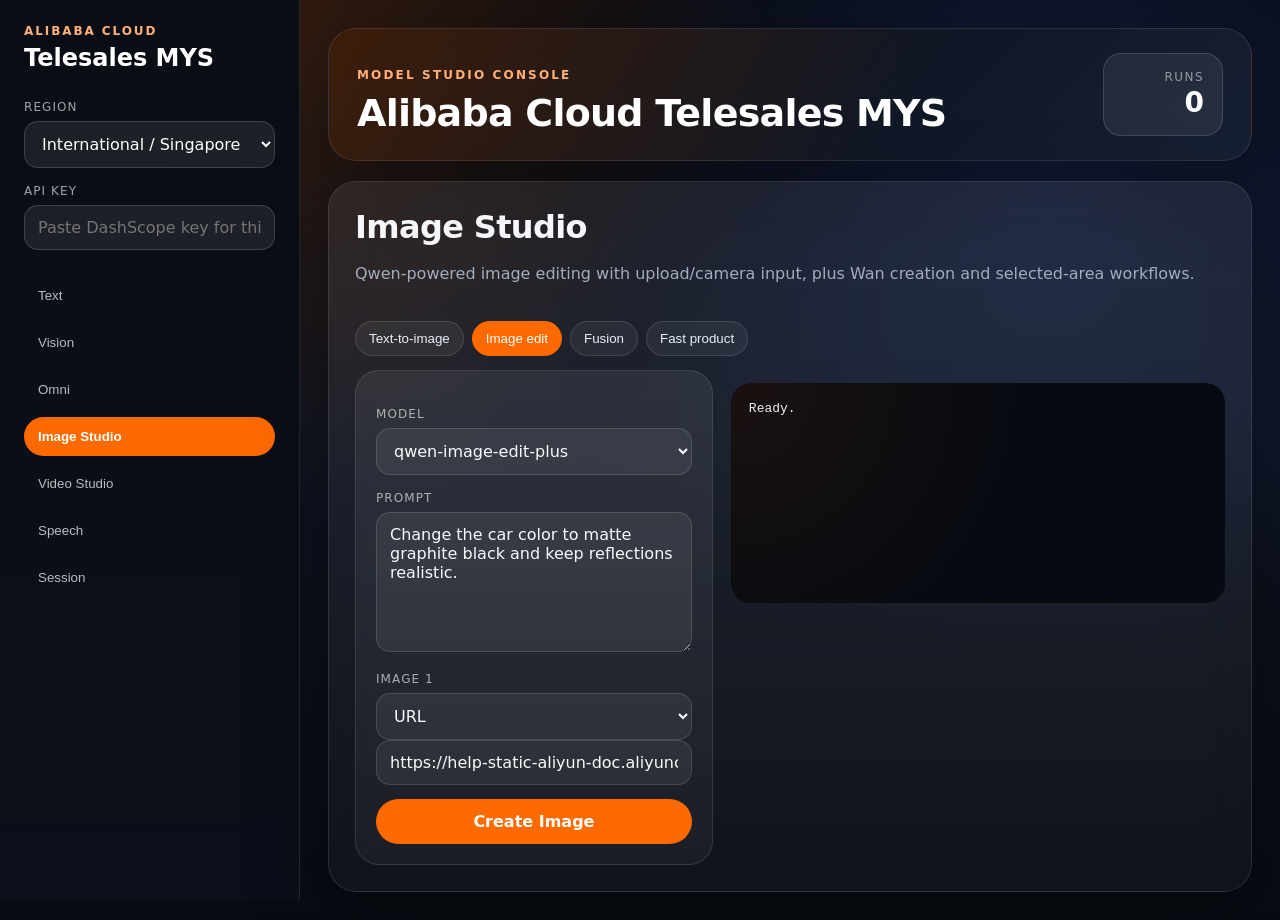
==== docs/index.html @ a7cfca6f "Turn GitHub Pages into direct demo console" ====
<!doctype html>
<html lang="en">
  <head>
    <meta charset="utf-8" />
    <meta name="viewport" content="width=device-width, initial-scale=1" />
    <title>Model Studio Console | Telesales MYS</title>
    <link rel="stylesheet" href="styles.css" />
  </head>
  <body>
    <aside class="side">
      <div class="brand">
        <span>Alibaba Cloud</span>
        <strong>Telesales MYS</strong>
      </div>
      <label>Region</label>
      <select id="region">
        <option value="intl">International / Singapore</option>
        <option value="cn">China / Beijing</option>
        <option value="us">US / Virginia</option>
      </select>
      <label>API Key</label>
      <input id="apiKey" type="password" placeholder="Paste DashScope key for this session" autocomplete="off" />
      <nav>
        <button data-view="text">Text</button>
        <button data-view="vision">Vision</button>
        <button data-view="omni">Omni</button>
        <button class="active" data-view="image">Image Studio</button>
        <button data-view="video">Video Studio</button>
        <button data-view="speech">Speech</button>
        <button data-view="session">Session</button>
      </nav>
    </aside>

    <main>
      <header class="topbar">
        <div>
          <p class="kicker">Model Studio Console</p>
          <h1>Alibaba Cloud Telesales MYS</h1>
        </div>
        <div class="run-metric">
          <span>Runs</span>
          <strong id="runCount">0</strong>
        </div>
      </header>

      <section class="workspace">
        <section id="view-text" class="view"></section>
        <section id="view-vision" class="view"></section>
        <section id="view-omni" class="view"></section>
        <section id="view-image" class="view active"></section>
        <section id="view-video" class="view"></section>
        <section id="view-speech" class="view"></section>
        <section id="view-session" class="view"></section>
      </section>
    </main>
    <script src="app.js"></script>
  </body>
</html>
---- docs/styles.css ----
:root {
  --bg: #070a11;
  --ink: #f7f7fb;
  --muted: #a3adbd;
  --line: rgba(255,255,255,.12);
  --orange: #ff6a00;
  --night: #080c14;
  --panel: #111827;
  --panel-2: #171d2b;
  --glass: rgba(255,255,255,.055);
}
* { box-sizing: border-box; }
[hidden] { display: none !important; }
body {
  margin: 0;
  font-family: Inter, ui-sans-serif, system-ui, -apple-system, BlinkMacSystemFont, "Segoe UI", sans-serif;
  color: var(--ink);
  background:
    radial-gradient(circle at 20% 0%, rgba(255,106,0,.18), transparent 32rem),
    radial-gradient(circle at 82% 18%, rgba(76,111,255,.16), transparent 30rem),
    linear-gradient(180deg, #070a11 0%, #0d1320 48%, #080b12 100%);
}
.side {
  position: fixed;
  inset: 0 auto 0 0;
  width: 300px;
  padding: 24px;
  background: linear-gradient(180deg, rgba(9,13,21,.96), rgba(11,16,26,.92));
  color: white;
  border-right: 1px solid rgba(255,255,255,.1);
  overflow: auto;
}
.brand { margin-bottom: 28px; }
.brand span { display: block; color: #ffb076; font-size: 12px; letter-spacing: .16em; text-transform: uppercase; font-weight: 800; }
.brand strong { display: block; margin-top: 6px; font-size: 24px; }
label { display: block; margin: 16px 0 7px; color: rgba(255,255,255,.62); font-size: 12px; text-transform: uppercase; letter-spacing: .09em; }
input, select, textarea {
  width: 100%;
  border: 1px solid rgba(255,255,255,.13);
  border-radius: 14px;
  padding: 12px 13px;
  font: inherit;
  outline: none;
  background: rgba(255,255,255,.065);
  color: #f9fafb;
}
option {
  color: #111827;
}
.side input, .side select {
  background: rgba(255,255,255,.08);
  color: white;
  border-color: rgba(255,255,255,.15);
}
nav { display: grid; gap: 8px; margin-top: 26px; }
nav button {
  border: 0;
  border-radius: 999px;
  padding: 12px 14px;
  background: transparent;
  color: rgba(255,255,255,.72);
  text-align: left;
  cursor: pointer;
}
nav button.active { background: var(--orange); color: white; font-weight: 800; }
main { margin-left: 300px; padding: 28px; }
.topbar {
  display: flex;
  align-items: center;
  justify-content: space-between;
  gap: 24px;
  padding: 24px 28px;
  margin-bottom: 20px;
  color: white;
  border: 1px solid rgba(255,255,255,.10);
  border-radius: 28px;
  background:
    linear-gradient(120deg, rgba(255,106,0,.22), transparent 34rem),
    linear-gradient(135deg, #05070c, #101827 64%, #172033);
  box-shadow: 0 24px 80px rgba(0,0,0,.34);
}
.kicker { color: #ffb076; letter-spacing: .18em; text-transform: uppercase; font-weight: 900; font-size: 12px; }
h1 { max-width: 960px; margin: 0; font-size: 38px; line-height: 1.04; letter-spacing: -.02em; }
.run-metric {
  min-width: 120px;
  padding: 16px 18px;
  border: 1px solid rgba(255,255,255,.14);
  border-radius: 18px;
  background: rgba(255,255,255,.07);
  text-align: right;
}
.run-metric span { display: block; color: rgba(255,255,255,.52); font-size: 12px; text-transform: uppercase; letter-spacing: .12em; }
.run-metric strong { display: block; color: white; font-size: 28px; margin-top: 2px; }
.workspace {
  border: 1px solid rgba(255,255,255,.10);
  border-radius: 28px;
  background:
    linear-gradient(180deg, rgba(255,255,255,.075), rgba(255,255,255,.035));
  box-shadow: 0 24px 80px rgba(0,0,0,.34);
  backdrop-filter: blur(22px);
}
.workspace { padding: 26px; min-height: 600px; }
.view { display: none; }
.view.active { display: block; }
.section-head { display: flex; align-items: end; justify-content: space-between; gap: 16px; margin-bottom: 18px; }
h2 { margin: 0; font-size: 32px; letter-spacing: -.02em; }
.hint { color: var(--muted); line-height: 1.55; }
.cards { display: grid; grid-template-columns: repeat(2, minmax(0, 1fr)); gap: 14px; }
.card {
  padding: 20px;
  border: 1px solid var(--line);
  border-radius: 18px;
  background: rgba(255,255,255,.055);
}
.models { display: flex; flex-wrap: wrap; gap: 6px; margin: 12px 0; }
.pill {
  border: 1px solid rgba(255,176,118,.28);
  background: rgba(255,106,0,.11);
  color: #ffb076;
  border-radius: 999px;
  padding: 5px 9px;
  font-size: 12px;
}
.grid { display: grid; grid-template-columns: .42fr .58fr; gap: 18px; }
.panel {
  padding: 20px;
  border: 1px solid rgba(255,255,255,.11);
  border-radius: 24px;
  background:
    linear-gradient(180deg, rgba(255,255,255,.075), rgba(255,255,255,.045));
}
.row { display: grid; grid-template-columns: repeat(2, minmax(0, 1fr)); gap: 12px; }
button.primary {
  width: 100%;
  margin-top: 14px;
  border: 0;
  border-radius: 999px;
  background: var(--orange);
  color: white;
  padding: 13px 18px;
  font: inherit;
  font-weight: 800;
  cursor: pointer;
}
button.ghost {
  width: 100%;
  border: 1px solid rgba(255,255,255,.14);
  border-radius: 999px;
  background: rgba(255,255,255,.07);
  color: #f9fafb;
  padding: 11px 14px;
  font: inherit;
  font-weight: 700;
  cursor: pointer;
}
button.ghost.slim { margin-top: 10px; }
.output {
  min-height: 220px;
  padding: 18px;
  border-radius: 20px;
  background:
    radial-gradient(circle at top left, rgba(255,106,0,.08), transparent 18rem),
    #070a11;
  color: #e8edf5;
  white-space: pre-wrap;
  overflow: auto;
}
.gallery { display: grid; grid-template-columns: repeat(2, minmax(0, 1fr)); gap: 12px; }
.gallery img, .preview img, video { width: 100%; border-radius: 18px; border: 1px solid var(--line); background: #0b1020; }
.camera-box {
  display: grid;
  gap: 10px;
  margin-top: 10px;
}
.camera-box video,
.camera-box img {
  width: 100%;
  border-radius: 18px;
  border: 1px solid rgba(255,255,255,.13);
  background: #05070c;
}
.tabs { display: flex; flex-wrap: wrap; gap: 8px; margin-bottom: 14px; }
.tabs button {
  border: 1px solid rgba(255,255,255,.12);
  background: rgba(255,255,255,.055);
  color: #e9eef8;
  border-radius: 999px;
  padding: 9px 13px;
  cursor: pointer;
}
.tabs button.active { background: var(--orange); color: white; border-color: var(--orange); }
.status { margin-top: 12px; color: var(--muted); }
.bar { height: 8px; background: rgba(255,255,255,.10); border-radius: 999px; overflow: hidden; margin-top: 12px; }
.bar span { display: block; width: 0; height: 100%; background: var(--orange); transition: width .3s ease; }
@media (max-width: 980px) {
  .side {
    position: relative;
    width: auto;
    inset: auto;
    padding: 14px;
    display: grid;
    grid-template-columns: 1fr 1fr;
    gap: 10px 12px;
  }
  .brand {
    grid-column: 1 / -1;
    margin-bottom: 4px;
  }
  .brand strong {
    font-size: 20px;
  }
  .side label {
    margin: 0 0 5px;
  }
  nav {
    grid-column: 1 / -1;
    display: flex;
    gap: 6px;
    overflow-x: auto;
    padding-top: 4px;
  }
  nav button {
    white-space: nowrap;
    padding: 9px 12px;
    text-align: center;
  }
  main { margin-left: 0; padding: 14px; }
  .topbar, .grid, .cards { grid-template-columns: 1fr; }
  .topbar {
    padding: 20px;
    border-radius: 22px;
    align-items: flex-start;
  }
  h1 { font-size: 33px; }
  .run-metric { text-align: left; }
}
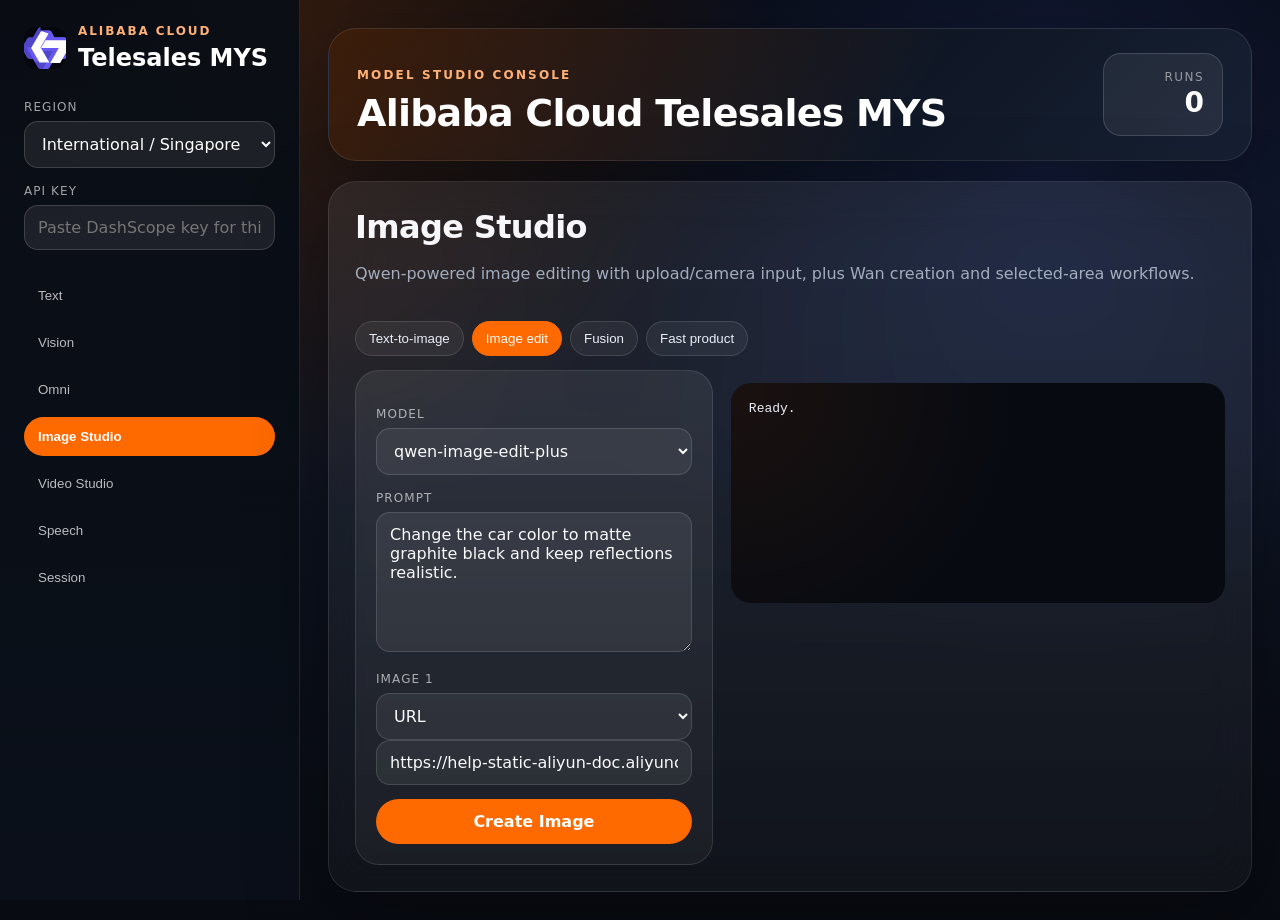
==== commit 0582da5f: "Add logo and Qwen 3.7 Max text scenarios" ====
--- a/docs/index.html
+++ b/docs/index.html
@@ -4,13 +4,18 @@
     <meta charset="utf-8" />
     <meta name="viewport" content="width=device-width, initial-scale=1" />
     <title>Model Studio Console | Telesales MYS</title>
-    <link rel="stylesheet" href="styles.css" />
+    <link rel="icon" href="assets/modelstudio-mark.svg?v=20260523-q37" type="image/svg+xml" />
+    <link rel="apple-touch-icon" href="assets/modelstudio-mark.svg?v=20260523-q37" />
+    <link rel="stylesheet" href="styles.css?v=20260523-q37-logo" />
   </head>
   <body>
     <aside class="side">
       <div class="brand">
-        <span>Alibaba Cloud</span>
-        <strong>Telesales MYS</strong>
+        <img src="assets/modelstudio-mark.svg" alt="" />
+        <div>
+          <span>Alibaba Cloud</span>
+          <strong>Telesales MYS</strong>
+        </div>
       </div>
       <label>Region</label>
       <select id="region">
@@ -53,6 +58,6 @@
         <section id="view-session" class="view"></section>
       </section>
     </main>
-    <script src="app.js"></script>
+    <script src="app.js?v=20260523-q37-logo"></script>
   </body>
 </html>
--- a/docs/styles.css
+++ b/docs/styles.css
@@ -30,7 +30,8 @@
   border-right: 1px solid rgba(255,255,255,.1);
   overflow: auto;
 }
-.brand { margin-bottom: 28px; }
+.brand { display: flex; align-items: center; gap: 12px; margin-bottom: 28px; }
+.brand img { width: 42px; height: 42px; border-radius: 12px; }
 .brand span { display: block; color: #ffb076; font-size: 12px; letter-spacing: .16em; text-transform: uppercase; font-weight: 800; }
 .brand strong { display: block; margin-top: 6px; font-size: 24px; }
 label { display: block; margin: 16px 0 7px; color: rgba(255,255,255,.62); font-size: 12px; text-transform: uppercase; letter-spacing: .09em; }
@@ -43,6 +44,12 @@
   outline: none;
   background: rgba(255,255,255,.065);
   color: #f9fafb;
+}
+audio {
+  width: 100%;
+  margin-top: 10px;
+  border-radius: 14px;
+  background: rgba(255,255,255,.08);
 }
 option {
   color: #111827;
@@ -111,7 +118,36 @@
   border: 1px solid var(--line);
   border-radius: 18px;
   background: rgba(255,255,255,.055);
-}
+  min-width: 0;
+}
+.card h3 { overflow-wrap: anywhere; }
+.card pre {
+  margin: 10px 0 0;
+  max-height: 180px;
+  overflow: auto;
+  white-space: pre-wrap;
+  overflow-wrap: anywhere;
+  word-break: break-word;
+  color: #dce5f2;
+  font-size: 12px;
+  line-height: 1.55;
+}
+.session-list {
+  display: grid;
+  grid-template-columns: minmax(0, 1fr);
+  gap: 12px;
+}
+.session-card {
+  display: grid;
+  grid-template-columns: 160px minmax(0, 1fr);
+  gap: 8px 18px;
+  align-items: start;
+  padding: 16px;
+}
+.session-card .pill { grid-row: span 3; width: max-content; }
+.session-card h3 { margin: 0; font-size: 18px; }
+.session-card .hint { margin: 0; }
+.session-card pre { grid-column: 2; max-height: 120px; }
 .models { display: flex; flex-wrap: wrap; gap: 6px; margin: 12px 0; }
 .pill {
   border: 1px solid rgba(255,176,118,.28);
@@ -154,6 +190,11 @@
   cursor: pointer;
 }
 button.ghost.slim { margin-top: 10px; }
+button.ghost.compact {
+  width: auto;
+  min-width: 96px;
+  padding: 9px 14px;
+}
 .output {
   min-height: 220px;
   padding: 18px;
@@ -180,6 +221,7 @@
   background: #05070c;
 }
 .tabs { display: flex; flex-wrap: wrap; gap: 8px; margin-bottom: 14px; }
+.mini-tabs { margin: 14px 0 2px; }
 .tabs button {
   border: 1px solid rgba(255,255,255,.12);
   background: rgba(255,255,255,.055);
@@ -233,4 +275,11 @@
   }
   h1 { font-size: 33px; }
   .run-metric { text-align: left; }
-}
+  .session-card {
+    grid-template-columns: 1fr;
+  }
+  .session-card .pill,
+  .session-card pre {
+    grid-column: 1;
+  }
+}
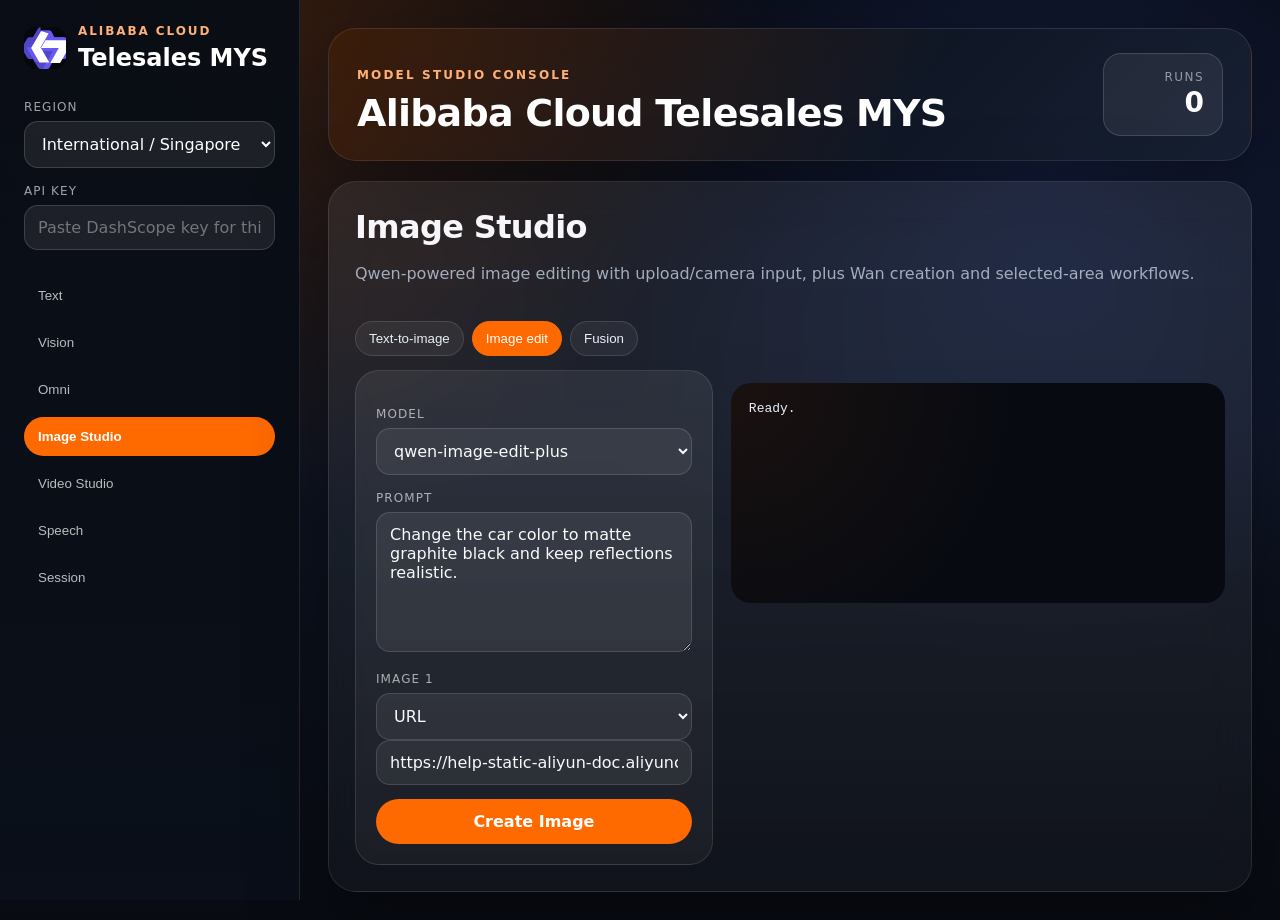
==== commit 1788a671: "Remove fast product and simplify Pages video tasks" ====
--- a/docs/index.html
+++ b/docs/index.html
@@ -6,7 +6,7 @@
     <title>Model Studio Console | Telesales MYS</title>
     <link rel="icon" href="assets/modelstudio-mark.svg?v=20260523-q37" type="image/svg+xml" />
     <link rel="apple-touch-icon" href="assets/modelstudio-mark.svg?v=20260523-q37" />
-    <link rel="stylesheet" href="styles.css?v=20260523-q37-logo" />
+    <link rel="stylesheet" href="styles.css?v=20260523-video-submit" />
   </head>
   <body>
     <aside class="side">
@@ -58,6 +58,6 @@
         <section id="view-session" class="view"></section>
       </section>
     </main>
-    <script src="app.js?v=20260523-q37-logo"></script>
+    <script src="app.js?v=20260523-video-submit"></script>
   </body>
 </html>
--- a/docs/styles.css
+++ b/docs/styles.css
@@ -231,7 +231,7 @@
   cursor: pointer;
 }
 .tabs button.active { background: var(--orange); color: white; border-color: var(--orange); }
-.status { margin-top: 12px; color: var(--muted); }
+.status { margin-top: 12px; color: var(--muted); white-space: pre-wrap; overflow-wrap: anywhere; line-height: 1.55; }
 .bar { height: 8px; background: rgba(255,255,255,.10); border-radius: 999px; overflow: hidden; margin-top: 12px; }
 .bar span { display: block; width: 0; height: 100%; background: var(--orange); transition: width .3s ease; }
 @media (max-width: 980px) {
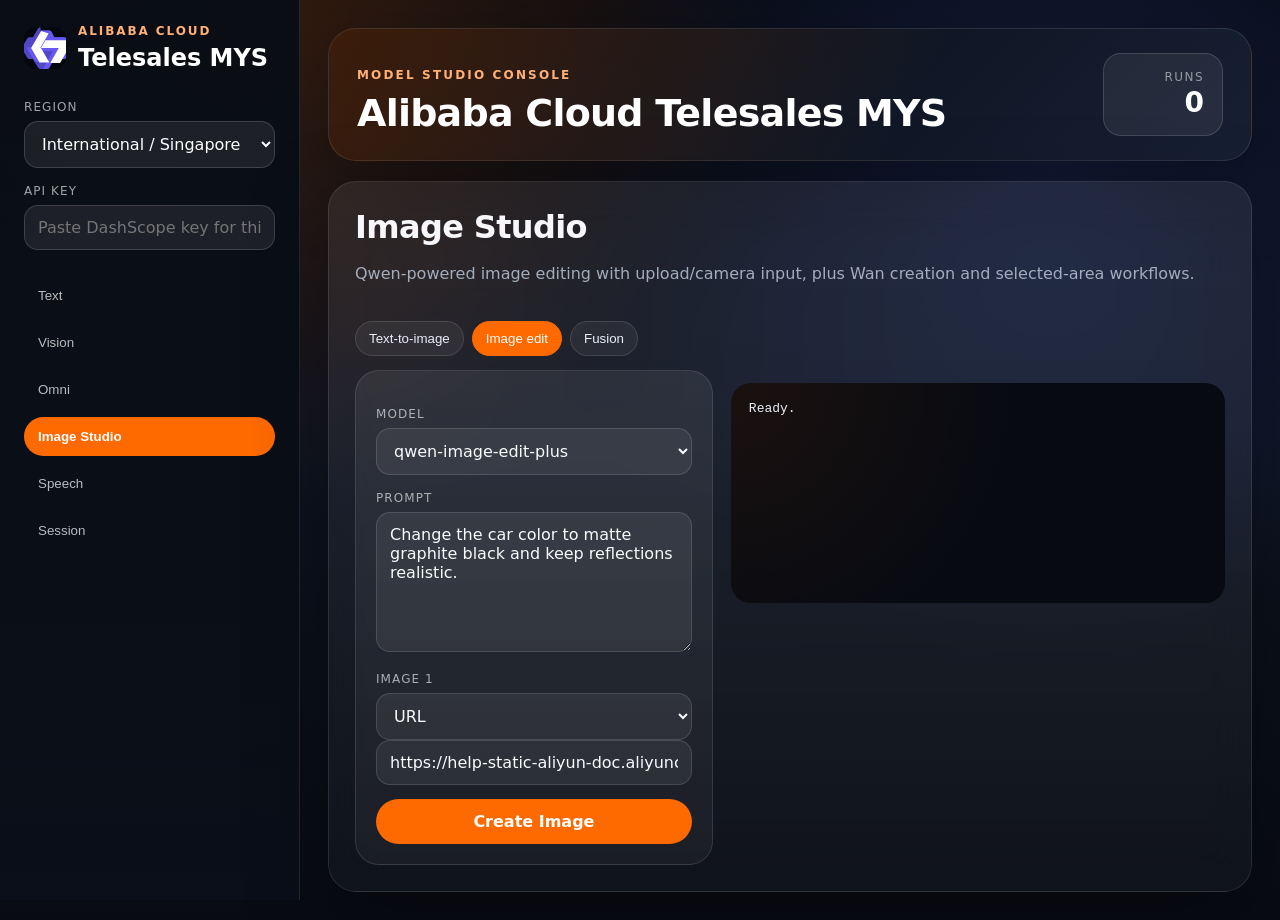
==== commit ac387ebe: "Remove video section from demo" ====
--- a/docs/index.html
+++ b/docs/index.html
@@ -6,7 +6,7 @@
     <title>Model Studio Console | Telesales MYS</title>
     <link rel="icon" href="assets/modelstudio-mark.svg?v=20260523-q37" type="image/svg+xml" />
     <link rel="apple-touch-icon" href="assets/modelstudio-mark.svg?v=20260523-q37" />
-    <link rel="stylesheet" href="styles.css?v=20260523-video-submit" />
+    <link rel="stylesheet" href="styles.css?v=20260523-no-video" />
   </head>
   <body>
     <aside class="side">
@@ -30,7 +30,6 @@
         <button data-view="vision">Vision</button>
         <button data-view="omni">Omni</button>
         <button class="active" data-view="image">Image Studio</button>
-        <button data-view="video">Video Studio</button>
         <button data-view="speech">Speech</button>
         <button data-view="session">Session</button>
       </nav>
@@ -53,11 +52,10 @@
         <section id="view-vision" class="view"></section>
         <section id="view-omni" class="view"></section>
         <section id="view-image" class="view active"></section>
-        <section id="view-video" class="view"></section>
         <section id="view-speech" class="view"></section>
         <section id="view-session" class="view"></section>
       </section>
     </main>
-    <script src="app.js?v=20260523-video-submit"></script>
+    <script src="app.js?v=20260523-no-video"></script>
   </body>
 </html>
--- a/docs/styles.css
+++ b/docs/styles.css
@@ -232,6 +232,19 @@
 }
 .tabs button.active { background: var(--orange); color: white; border-color: var(--orange); }
 .status { margin-top: 12px; color: var(--muted); white-space: pre-wrap; overflow-wrap: anywhere; line-height: 1.55; }
+.console-link {
+  display: inline-flex;
+  align-items: center;
+  justify-content: center;
+  margin-top: 14px;
+  min-height: 38px;
+  padding: 0 14px;
+  border-radius: 999px;
+  background: var(--orange);
+  color: white;
+  font-weight: 800;
+  text-decoration: none;
+}
 .bar { height: 8px; background: rgba(255,255,255,.10); border-radius: 999px; overflow: hidden; margin-top: 12px; }
 .bar span { display: block; width: 0; height: 100%; background: var(--orange); transition: width .3s ease; }
 @media (max-width: 980px) {
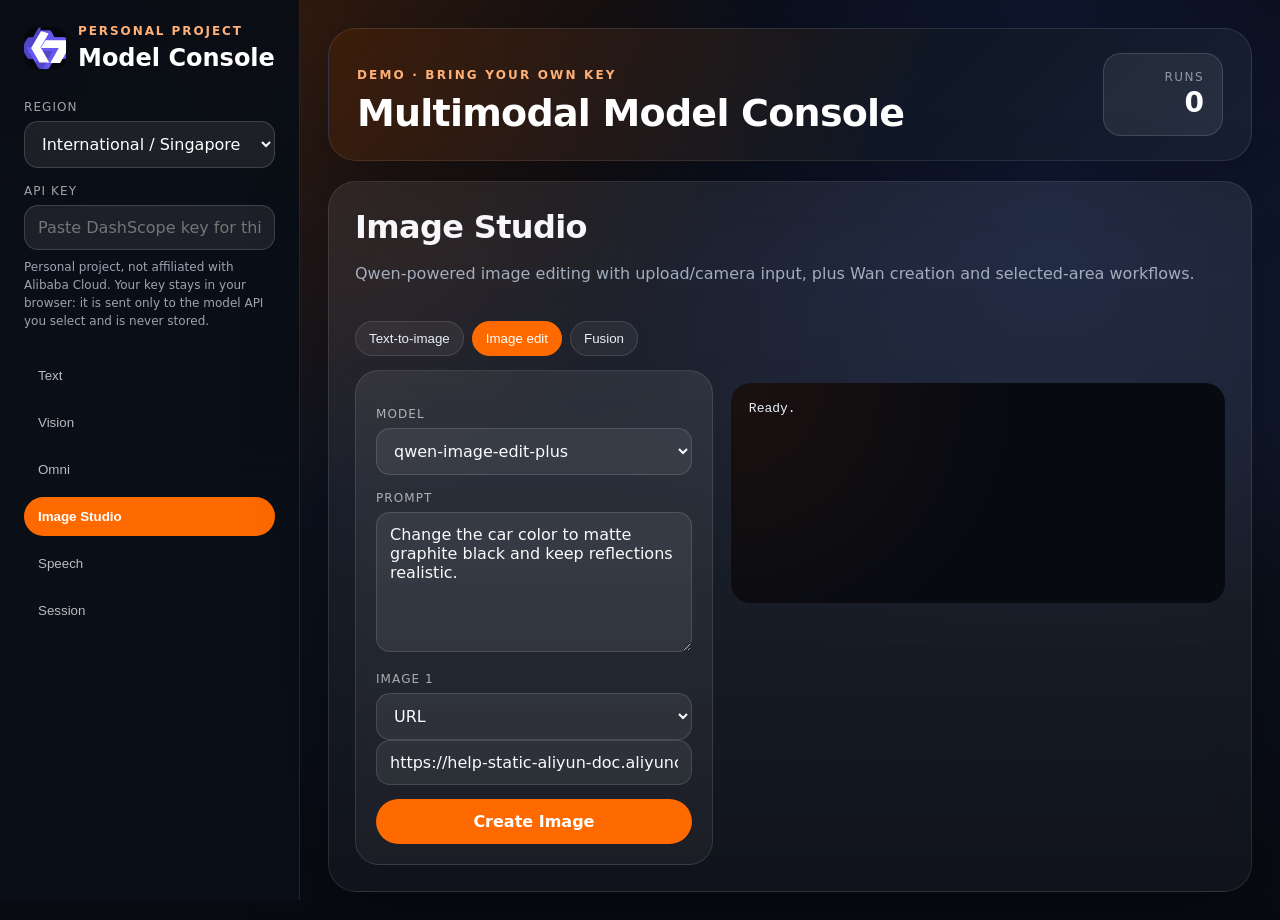
==== commit 31254d8d: "Rebrand as a personal Multimodal Model Console demo Remove the Alibaba Cloud and Telesales MYS brand" ====
--- a/docs/index.html
+++ b/docs/index.html
@@ -3,7 +3,7 @@
   <head>
     <meta charset="utf-8" />
     <meta name="viewport" content="width=device-width, initial-scale=1" />
-    <title>Model Studio Console | Telesales MYS</title>
+    <title>Multimodal Model Console (demo)</title>
     <link rel="icon" href="assets/modelstudio-mark.svg?v=20260523-q37" type="image/svg+xml" />
     <link rel="apple-touch-icon" href="assets/modelstudio-mark.svg?v=20260523-q37" />
     <link rel="stylesheet" href="styles.css?v=20260523-no-video" />
@@ -13,8 +13,8 @@
       <div class="brand">
         <img src="assets/modelstudio-mark.svg" alt="" />
         <div>
-          <span>Alibaba Cloud</span>
-          <strong>Telesales MYS</strong>
+          <span>Personal project</span>
+          <strong>Model Console</strong>
         </div>
       </div>
       <label>Region</label>
@@ -25,6 +25,7 @@
       </select>
       <label>API Key</label>
       <input id="apiKey" type="password" placeholder="Paste DashScope key for this session" autocomplete="off" />
+      <p class="disclaimer">Personal project, not affiliated with Alibaba Cloud. Your key stays in your browser: it is sent only to the model API you select and is never stored.</p>
       <nav>
         <button data-view="text">Text</button>
         <button data-view="vision">Vision</button>
@@ -38,8 +39,8 @@
     <main>
       <header class="topbar">
         <div>
-          <p class="kicker">Model Studio Console</p>
-          <h1>Alibaba Cloud Telesales MYS</h1>
+          <p class="kicker">Demo · bring your own key</p>
+          <h1>Multimodal Model Console</h1>
         </div>
         <div class="run-metric">
           <span>Runs</span>
--- a/docs/styles.css
+++ b/docs/styles.css
@@ -296,3 +296,5 @@
     grid-column: 1;
   }
 }
+
+.disclaimer { margin: 8px 0 18px; font-size: 12px; line-height: 1.5; color: #9aa4b2; }
